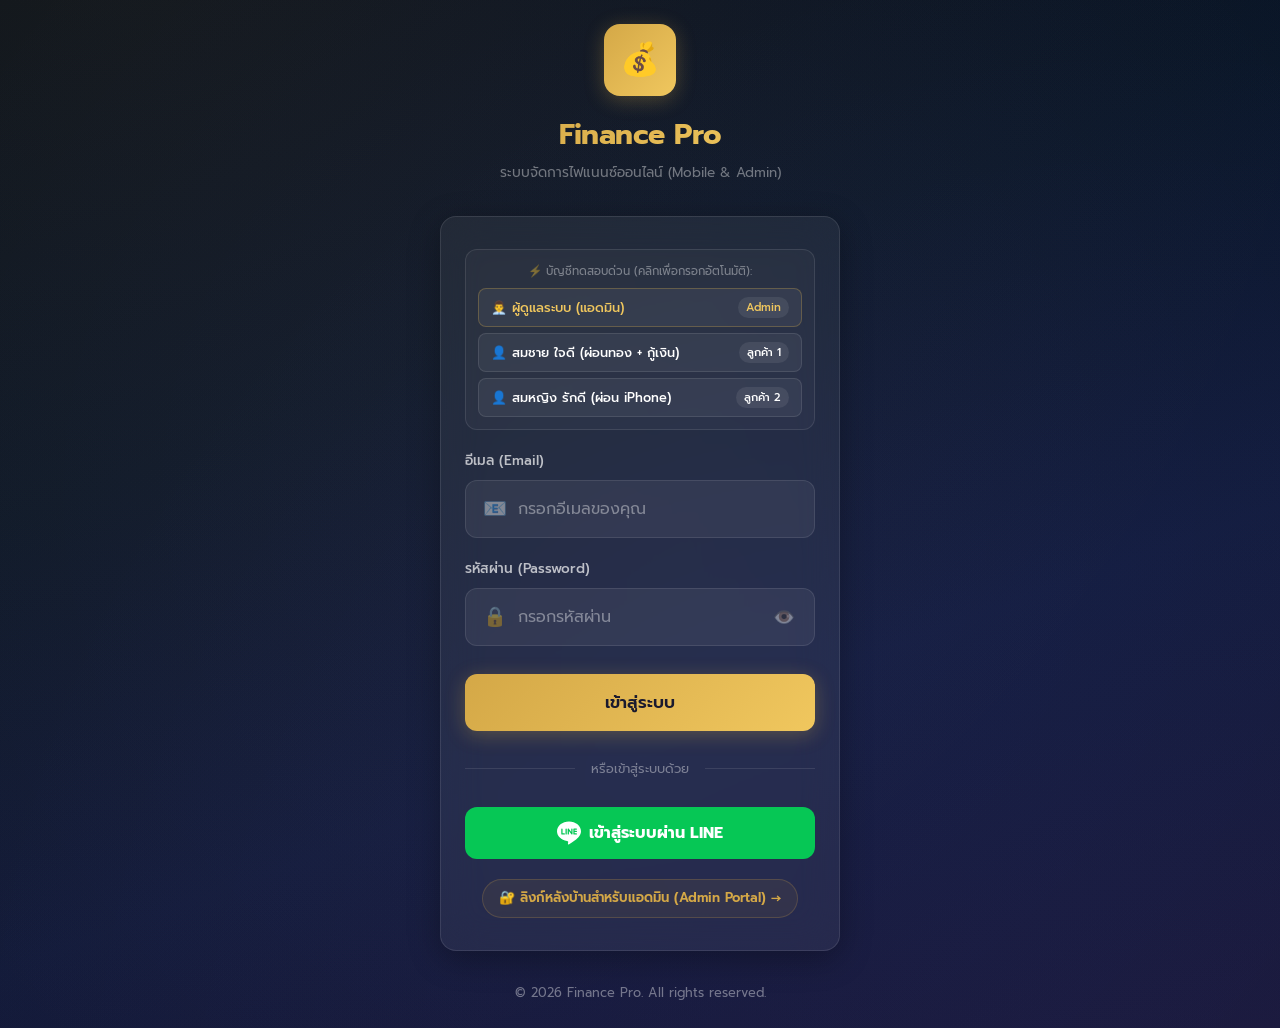
==== admin.html @ 21e7cdb7 "Add files via upload" ====
<!DOCTYPE html>
<html lang="th">
<head>
  <meta charset="UTF-8">
  <meta name="viewport" content="width=device-width, initial-scale=1.0, maximum-scale=1.0, user-scalable=no">
  <title>Finance Pro — แอดมิน</title>
  <meta name="description" content="ระบบจัดการลูกค้าและสัญญาไฟแนนซ์ สำหรับผู้ดูแลระบบ">
  <link rel="stylesheet" href="css/style.css">
  <link rel="stylesheet" href="css/admin.css">
  <link rel="icon" href="data:image/svg+xml,<svg xmlns='http://www.w3.org/2000/svg' viewBox='0 0 100 100'><text y='.9em' font-size='90'>💰</text></svg>">
</head>
<body>
  <div class="admin-page">
    <!-- Header -->
    <header class="admin-header" id="adminHeader"></header>

    <div class="container-wide">
      <!-- Stats -->
      <div class="admin-stats" id="adminStats"></div>

      <!-- Toolbar -->
      <div class="admin-toolbar" id="adminToolbar"></div>

      <!-- Customer List -->
      <div class="customer-list" id="customerList"></div>
    </div>
  </div>

  <!-- Customer Modal -->
  <div class="modal-overlay admin-modal" id="customerModal">
    <div class="modal-content">
      <div class="modal-header">
        <h3 class="modal-title">เพิ่มลูกค้า</h3>
        <button class="modal-close" onclick="closeModal()">✕</button>
      </div>
      <div class="modal-body"></div>
    </div>
  </div>

  <!-- Contract Modal -->
  <div class="modal-overlay admin-modal" id="contractModal">
    <div class="modal-content">
      <div class="modal-header">
        <h3 class="modal-title">เพิ่มสัญญา</h3>
        <button class="modal-close" onclick="closeContractModal()">✕</button>
      </div>
      <div class="modal-body"></div>
    </div>
  </div>

  <!-- Settings Modal -->
  <div class="modal-overlay admin-modal" id="settingsModal">
    <div class="modal-content">
      <div class="modal-header">
        <h3 class="modal-title">⚙️ ข้อมูลติดต่อเจ้าหน้าที่ & พร้อมเพย์</h3>
        <button class="modal-close" onclick="closeSettingsModal()">✕</button>
      </div>
      <div class="modal-body" id="settingsModalBody"></div>
    </div>
  </div>

  <script src="js/data.js"></script>
  <script src="js/auth.js"></script>
  <script src="js/admin.js"></script>
</body>
</html>
---- css/style.css ----
/* ============================================
   Finance System — Design System
   Mobile-first | Glassmorphism | Premium Theme
   ============================================ */

@import url('https://fonts.googleapis.com/css2?family=Prompt:wght@300;400;500;600;700&family=Inter:wght@300;400;500;600;700;800;900&display=swap');

/* ─── CSS Variables ─── */
:root {
  --primary-darkest: #060E1A;
  --primary-dark: #0A1628;
  --primary: #1B2D4F;
  --primary-light: #243B5C;
  --primary-lighter: #2E4A6E;

  --accent: #D4A847;
  --accent-light: #F0C75E;
  --accent-dark: #B8922E;
  --accent-glow: rgba(212, 168, 71, 0.25);

  --success: #22C55E;
  --success-bg: rgba(34, 197, 94, 0.12);
  --success-border: rgba(34, 197, 94, 0.3);
  --error: #EF4444;
  --error-bg: rgba(239, 68, 68, 0.12);
  --warning: #F59E0B;
  --info: #3B82F6;

  --text-primary: #FFFFFF;
  --text-secondary: rgba(255, 255, 255, 0.7);
  --text-muted: rgba(255, 255, 255, 0.4);
  --text-dark: #1a1a2e;

  --glass: rgba(255, 255, 255, 0.06);
  --glass-hover: rgba(255, 255, 255, 0.1);
  --glass-border: rgba(255, 255, 255, 0.1);
  --glass-strong: rgba(255, 255, 255, 0.14);

  --shadow: 0 8px 32px rgba(0, 0, 0, 0.3);
  --shadow-lg: 0 16px 48px rgba(0, 0, 0, 0.4);
  --shadow-accent: 0 4px 20px rgba(212, 168, 71, 0.3);

  --radius-xs: 6px;
  --radius-sm: 8px;
  --radius: 12px;
  --radius-lg: 16px;
  --radius-xl: 24px;
  --radius-full: 9999px;

  --transition: 0.3s cubic-bezier(0.4, 0, 0.2, 1);
  --transition-fast: 0.15s cubic-bezier(0.4, 0, 0.2, 1);
  --transition-spring: 0.5s cubic-bezier(0.34, 1.56, 0.64, 1);

  --line-green: #06C755;
}

/* ─── Reset ─── */
*, *::before, *::after {
  margin: 0;
  padding: 0;
  box-sizing: border-box;
}

html {
  font-size: 16px;
  -webkit-text-size-adjust: 100%;
  scroll-behavior: smooth;
}

body {
  font-family: 'Prompt', -apple-system, BlinkMacSystemFont, sans-serif;
  background: linear-gradient(160deg, var(--primary-darkest) 0%, var(--primary-dark) 35%, #121a3a 65%, #1a1535 100%);
  color: var(--text-primary);
  min-height: 100vh;
  overflow-x: hidden;
  -webkit-font-smoothing: antialiased;
  -moz-osx-font-smoothing: grayscale;
  line-height: 1.6;
}

a {
  color: var(--accent-light);
  text-decoration: none;
  transition: color var(--transition-fast);
}

a:hover {
  color: var(--accent);
}

img {
  max-width: 100%;
  display: block;
}

input, button, textarea, select {
  font-family: inherit;
  font-size: inherit;
  outline: none;
  border: none;
}

/* ─── Utility: Numbers Font ─── */
.num, .number, [data-number] {
  font-family: 'Inter', sans-serif;
  font-weight: 600;
}

/* ─── Container ─── */
.container {
  width: 100%;
  max-width: 480px;
  margin: 0 auto;
  padding: 0 16px;
}

.container-wide {
  width: 100%;
  max-width: 768px;
  margin: 0 auto;
  padding: 0 16px;
}

/* ─── Glass Card ─── */
.glass-card {
  background: var(--glass);
  backdrop-filter: blur(20px);
  -webkit-backdrop-filter: blur(20px);
  border: 1px solid var(--glass-border);
  border-radius: var(--radius-lg);
  box-shadow: var(--shadow);
  transition: transform var(--transition), box-shadow var(--transition);
}

.glass-card:hover {
  transform: translateY(-2px);
  box-shadow: var(--shadow-lg);
}

.glass-card-static {
  background: var(--glass);
  backdrop-filter: blur(20px);
  -webkit-backdrop-filter: blur(20px);
  border: 1px solid var(--glass-border);
  border-radius: var(--radius-lg);
  box-shadow: var(--shadow);
}

/* ─── Buttons ─── */
.btn {
  display: inline-flex;
  align-items: center;
  justify-content: center;
  gap: 8px;
  padding: 14px 28px;
  border-radius: var(--radius);
  font-weight: 600;
  font-size: 0.95rem;
  cursor: pointer;
  transition: all var(--transition);
  position: relative;
  overflow: hidden;
  text-align: center;
  border: none;
  width: 100%;
}

.btn::before {
  content: '';
  position: absolute;
  top: 0;
  left: -100%;
  width: 100%;
  height: 100%;
  background: linear-gradient(90deg, transparent, rgba(255,255,255,0.15), transparent);
  transition: left 0.5s;
}

.btn:hover::before {
  left: 100%;
}

.btn-primary {
  background: linear-gradient(135deg, var(--accent) 0%, var(--accent-light) 100%);
  color: var(--text-dark);
  box-shadow: var(--shadow-accent);
}

.btn-primary:hover {
  transform: translateY(-2px);
  box-shadow: 0 6px 28px rgba(212, 168, 71, 0.45);
}

.btn-primary:active {
  transform: translateY(0);
}

.btn-secondary {
  background: var(--glass-strong);
  color: var(--text-primary);
  border: 1px solid var(--glass-border);
}

.btn-secondary:hover {
  background: var(--glass-hover);
  border-color: rgba(255,255,255,0.2);
}

.btn-success {
  background: linear-gradient(135deg, #16a34a 0%, var(--success) 100%);
  color: white;
}

.btn-success:hover {
  transform: translateY(-2px);
  box-shadow: 0 6px 28px rgba(34, 197, 94, 0.35);
}

.btn-danger {
  background: linear-gradient(135deg, #dc2626 0%, var(--error) 100%);
  color: white;
}

.btn-line {
  background: var(--line-green);
  color: white;
  font-weight: 700;
}

.btn-line:hover {
  background: #05b54c;
  transform: translateY(-2px);
  box-shadow: 0 6px 28px rgba(6, 199, 85, 0.35);
}

.btn-sm {
  padding: 10px 20px;
  font-size: 0.85rem;
}

.btn-lg {
  padding: 16px 32px;
  font-size: 1.05rem;
}

.btn-icon {
  width: 44px;
  height: 44px;
  padding: 0;
  border-radius: var(--radius);
}

/* ─── Form Elements ─── */
.form-group {
  margin-bottom: 20px;
}

.form-label {
  display: block;
  font-size: 0.85rem;
  font-weight: 500;
  color: var(--text-secondary);
  margin-bottom: 8px;
}

.form-input {
  width: 100%;
  padding: 14px 16px;
  background: var(--glass);
  border: 1px solid var(--glass-border);
  border-radius: var(--radius);
  color: var(--text-primary);
  font-size: 0.95rem;
  transition: all var(--transition);
}

.form-input:focus {
  border-color: var(--accent);
  background: var(--glass-hover);
  box-shadow: 0 0 0 3px var(--accent-glow);
}

.form-input::placeholder {
  color: var(--text-muted);
}

.form-input-icon {
  position: relative;
}

.form-input-icon .form-input {
  padding-left: 48px;
}

.form-input-icon .icon {
  position: absolute;
  left: 16px;
  top: 50%;
  transform: translateY(-50%);
  color: var(--text-muted);
  font-size: 1.1rem;
  transition: color var(--transition);
}

.form-input-icon:focus-within .icon {
  color: var(--accent);
}

.form-select {
  width: 100%;
  padding: 14px 16px;
  background: var(--glass);
  border: 1px solid var(--glass-border);
  border-radius: var(--radius);
  color: var(--text-primary);
  font-size: 0.95rem;
  transition: all var(--transition);
  cursor: pointer;
  appearance: none;
  background-image: url("data:image/svg+xml,%3Csvg xmlns='http://www.w3.org/2000/svg' width='12' height='12' viewBox='0 0 12 12'%3E%3Cpath fill='rgba(255,255,255,0.5)' d='M6 8L1 3h10z'/%3E%3C/svg%3E");
  background-repeat: no-repeat;
  background-position: right 16px center;
}

.form-select:focus {
  border-color: var(--accent);
  box-shadow: 0 0 0 3px var(--accent-glow);
}

.form-select option {
  background: var(--primary-dark);
  color: var(--text-primary);
}

/* ─── Badge ─── */
.badge {
  display: inline-flex;
  align-items: center;
  gap: 4px;
  padding: 4px 12px;
  border-radius: var(--radius-full);
  font-size: 0.75rem;
  font-weight: 600;
}

.badge-success {
  background: var(--success-bg);
  color: var(--success);
  border: 1px solid var(--success-border);
}

.badge-pending {
  background: rgba(255, 255, 255, 0.06);
  color: var(--text-muted);
  border: 1px solid rgba(255,255,255,0.1);
}

.badge-warning {
  background: rgba(245, 158, 11, 0.12);
  color: var(--warning);
  border: 1px solid rgba(245, 158, 11, 0.3);
}

.badge-accent {
  background: rgba(212, 168, 71, 0.12);
  color: var(--accent-light);
  border: 1px solid rgba(212, 168, 71, 0.3);
}

/* ─── Progress Bar ─── */
.progress-bar-container {
  width: 100%;
  height: 10px;
  background: var(--glass);
  border-radius: var(--radius-full);
  overflow: hidden;
  position: relative;
}

.progress-bar-fill {
  height: 100%;
  background: linear-gradient(90deg, var(--accent) 0%, var(--success) 100%);
  border-radius: var(--radius-full);
  transition: width 1s cubic-bezier(0.4, 0, 0.2, 1);
  position: relative;
}

.progress-bar-fill::after {
  content: '';
  position: absolute;
  top: 0;
  left: 0;
  right: 0;
  bottom: 0;
  background: linear-gradient(90deg, transparent 0%, rgba(255,255,255,0.3) 50%, transparent 100%);
  animation: shimmer 2s infinite;
}

@keyframes shimmer {
  0% { transform: translateX(-100%); }
  100% { transform: translateX(100%); }
}

/* ─── Divider ─── */
.divider {
  display: flex;
  align-items: center;
  gap: 16px;
  margin: 24px 0;
}

.divider::before,
.divider::after {
  content: '';
  flex: 1;
  height: 1px;
  background: var(--glass-border);
}

.divider span {
  font-size: 0.8rem;
  color: var(--text-muted);
  white-space: nowrap;
}

/* ─── Avatar ─── */
.avatar {
  width: 48px;
  height: 48px;
  border-radius: 50%;
  object-fit: cover;
  border: 2px solid var(--accent);
  box-shadow: 0 0 20px var(--accent-glow);
}

.avatar-lg {
  width: 72px;
  height: 72px;
  border-width: 3px;
}

.avatar-sm {
  width: 36px;
  height: 36px;
}

/* ─── Toast / Alert ─── */
.toast {
  position: fixed;
  top: 20px;
  left: 50%;
  transform: translateX(-50%) translateY(-120%);
  padding: 14px 24px;
  border-radius: var(--radius);
  font-size: 0.9rem;
  font-weight: 500;
  z-index: 10000;
  transition: transform 0.4s cubic-bezier(0.34, 1.56, 0.64, 1);
  backdrop-filter: blur(20px);
  max-width: 90%;
  text-align: center;
}

.toast.show {
  transform: translateX(-50%) translateY(0);
}

.toast-success {
  background: rgba(34, 197, 94, 0.9);
  color: white;
  box-shadow: 0 8px 32px rgba(34, 197, 94, 0.3);
}

.toast-error {
  background: rgba(239, 68, 68, 0.9);
  color: white;
  box-shadow: 0 8px 32px rgba(239, 68, 68, 0.3);
}

.toast-info {
  background: rgba(59, 130, 246, 0.9);
  color: white;
  box-shadow: 0 8px 32px rgba(59, 130, 246, 0.3);
}

/* ─── Modal ─── */
.modal-overlay {
  position: fixed;
  top: 0;
  left: 0;
  right: 0;
  bottom: 0;
  background: rgba(0, 0, 0, 0.6);
  backdrop-filter: blur(4px);
  z-index: 5000;
  display: none;
  align-items: flex-end;
  justify-content: center;
  opacity: 0;
  transition: opacity var(--transition);
}

.modal-overlay.active {
  display: flex;
  opacity: 1;
}

.modal-content {
  background: linear-gradient(180deg, var(--primary) 0%, var(--primary-dark) 100%);
  border: 1px solid var(--glass-border);
  border-radius: var(--radius-xl) var(--radius-xl) 0 0;
  width: 100%;
  max-width: 480px;
  max-height: 90vh;
  overflow-y: auto;
  padding: 24px;
  transform: translateY(100%);
  transition: transform 0.4s cubic-bezier(0.4, 0, 0.2, 1);
}

.modal-overlay.active .modal-content {
  transform: translateY(0);
}

.modal-header {
  display: flex;
  align-items: center;
  justify-content: space-between;
  margin-bottom: 24px;
}

.modal-title {
  font-size: 1.2rem;
  font-weight: 600;
}

.modal-close {
  width: 36px;
  height: 36px;
  display: flex;
  align-items: center;
  justify-content: center;
  background: var(--glass);
  border: 1px solid var(--glass-border);
  border-radius: 50%;
  color: var(--text-secondary);
  cursor: pointer;
  transition: all var(--transition-fast);
  font-size: 1.2rem;
}

.modal-close:hover {
  background: var(--error-bg);
  color: var(--error);
}

/* ─── Animations ─── */
@keyframes fadeInUp {
  from {
    opacity: 0;
    transform: translateY(30px);
  }
  to {
    opacity: 1;
    transform: translateY(0);
  }
}

@keyframes fadeIn {
  from { opacity: 0; }
  to { opacity: 1; }
}

@keyframes slideInRight {
  from {
    opacity: 0;
    transform: translateX(30px);
  }
  to {
    opacity: 1;
    transform: translateX(0);
  }
}

@keyframes pulse {
  0%, 100% { opacity: 1; }
  50% { opacity: 0.5; }
}

@keyframes scaleIn {
  from {
    opacity: 0;
    transform: scale(0.9);
  }
  to {
    opacity: 1;
    transform: scale(1);
  }
}

@keyframes float {
  0%, 100% { transform: translateY(0); }
  50% { transform: translateY(-10px); }
}

.animate-fade-in-up {
  animation: fadeInUp 0.6s ease-out forwards;
}

.animate-fade-in {
  animation: fadeIn 0.4s ease-out forwards;
}

.animate-scale-in {
  animation: scaleIn 0.4s ease-out forwards;
}

/* Stagger animations */
.stagger-1 { animation-delay: 0.1s; opacity: 0; }
.stagger-2 { animation-delay: 0.2s; opacity: 0; }
.stagger-3 { animation-delay: 0.3s; opacity: 0; }
.stagger-4 { animation-delay: 0.4s; opacity: 0; }
.stagger-5 { animation-delay: 0.5s; opacity: 0; }
.stagger-6 { animation-delay: 0.6s; opacity: 0; }
.stagger-7 { animation-delay: 0.7s; opacity: 0; }
.stagger-8 { animation-delay: 0.8s; opacity: 0; }

/* ─── Scrollbar ─── */
::-webkit-scrollbar {
  width: 4px;
}

::-webkit-scrollbar-track {
  background: transparent;
}

::-webkit-scrollbar-thumb {
  background: var(--glass-border);
  border-radius: var(--radius-full);
}

::-webkit-scrollbar-thumb:hover {
  background: var(--text-muted);
}

/* ─── Loading Spinner ─── */
.spinner {
  width: 24px;
  height: 24px;
  border: 3px solid var(--glass-border);
  border-top-color: var(--accent);
  border-radius: 50%;
  animation: spin 0.8s linear infinite;
}

@keyframes spin {
  to { transform: rotate(360deg); }
}

/* ─── Section ─── */
.section-title {
  font-size: 1rem;
  font-weight: 600;
  color: var(--text-secondary);
  margin-bottom: 12px;
  display: flex;
  align-items: center;
  gap: 8px;
}

/* ─── Empty State ─── */
.empty-state {
  text-align: center;
  padding: 40px 20px;
  color: var(--text-muted);
}

.empty-state .icon {
  font-size: 3rem;
  margin-bottom: 16px;
  opacity: 0.5;
}

.empty-state p {
  font-size: 0.9rem;
}

/* ─── Responsive ─── */
@media (min-width: 481px) {
  .container {
    padding: 0 24px;
  }
}

@media (min-width: 769px) {
  .container-wide {
    padding: 0 32px;
  }
}
---- css/admin.css ----
/* ============================================
   Finance System — Admin Page Styles
   ============================================ */

.admin-page {
  min-height: 100vh;
  padding-bottom: 40px;
}

/* ─── Admin Header ─── */
.admin-header {
  padding: 20px 0;
  border-bottom: 1px solid var(--glass-border);
  margin-bottom: 24px;
}

.admin-header-inner {
  display: flex;
  align-items: center;
  justify-content: space-between;
}

.admin-brand {
  display: flex;
  align-items: center;
  gap: 12px;
}

.admin-brand .logo {
  width: 40px;
  height: 40px;
  background: linear-gradient(135deg, var(--accent) 0%, var(--accent-light) 100%);
  border-radius: var(--radius-sm);
  display: flex;
  align-items: center;
  justify-content: center;
  font-size: 1.2rem;
}

.admin-brand h1 {
  font-size: 1.1rem;
  font-weight: 600;
}

.admin-brand span {
  font-size: 0.75rem;
  color: var(--accent);
  display: block;
}

.admin-actions {
  display: flex;
  gap: 8px;
}

/* ─── Stats Row ─── */
.admin-stats {
  display: grid;
  grid-template-columns: repeat(3, 1fr);
  gap: 12px;
  margin-bottom: 24px;
}

.admin-stat-card {
  padding: 16px;
  text-align: center;
}

.admin-stat-card .stat-value {
  font-family: 'Inter', sans-serif;
  font-size: 1.5rem;
  font-weight: 700;
}

.admin-stat-card .stat-label {
  font-size: 0.72rem;
  color: var(--text-muted);
  margin-top: 4px;
}

.admin-stat-card.gold .stat-value {
  color: var(--accent-light);
}

.admin-stat-card.green .stat-value {
  color: var(--success);
}

.admin-stat-card.blue .stat-value {
  color: var(--info);
}

/* ─── Search & Filter ─── */
.admin-toolbar {
  display: flex;
  gap: 12px;
  margin-bottom: 20px;
  flex-wrap: wrap;
}

.admin-search {
  flex: 1;
  min-width: 200px;
  position: relative;
}

.admin-search .search-icon {
  position: absolute;
  left: 14px;
  top: 50%;
  transform: translateY(-50%);
  font-size: 1rem;
  color: var(--text-muted);
}

.admin-search input {
  width: 100%;
  padding: 12px 16px 12px 42px;
  background: var(--glass);
  border: 1px solid var(--glass-border);
  border-radius: var(--radius);
  color: var(--text-primary);
  font-size: 0.9rem;
  transition: all var(--transition-fast);
}

.admin-search input:focus {
  border-color: var(--accent);
  box-shadow: 0 0 0 3px var(--accent-glow);
}

.admin-search input::placeholder {
  color: var(--text-muted);
}

.admin-add-btn {
  width: auto !important;
  white-space: nowrap;
  padding: 12px 24px !important;
}

/* ─── Customer List ─── */
.customer-list {
  display: flex;
  flex-direction: column;
  gap: 12px;
}

.customer-card {
  padding: 16px;
  cursor: pointer;
  transition: all var(--transition-fast);
}

.customer-card:hover {
  border-color: var(--accent);
  background: var(--glass-hover);
}

.customer-card-header {
  display: flex;
  align-items: center;
  gap: 12px;
  margin-bottom: 12px;
}

.customer-card-avatar {
  width: 44px;
  height: 44px;
  border-radius: 50%;
  object-fit: cover;
  border: 2px solid var(--accent);
  flex-shrink: 0;
}

.customer-card-info {
  flex: 1;
  min-width: 0;
}

.customer-card-info h3 {
  font-size: 0.95rem;
  font-weight: 600;
  white-space: nowrap;
  overflow: hidden;
  text-overflow: ellipsis;
}

.customer-card-info p {
  font-size: 0.78rem;
  color: var(--text-muted);
}

.customer-card-actions {
  display: flex;
  gap: 6px;
}

.customer-card-actions button {
  width: 36px;
  height: 36px;
  display: flex;
  align-items: center;
  justify-content: center;
  background: var(--glass);
  border: 1px solid var(--glass-border);
  border-radius: var(--radius-sm);
  color: var(--text-secondary);
  cursor: pointer;
  transition: all var(--transition-fast);
  font-size: 0.9rem;
}

.customer-card-actions button:hover {
  background: var(--glass-hover);
}

.customer-card-actions button.delete:hover {
  background: var(--error-bg);
  color: var(--error);
  border-color: rgba(239, 68, 68, 0.3);
}

.customer-card-details {
  display: grid;
  grid-template-columns: 1fr 1fr;
  gap: 8px;
}

.customer-card-detail {
  display: flex;
  flex-direction: column;
}

.customer-card-detail .detail-label {
  font-size: 0.7rem;
  color: var(--text-muted);
}

.customer-card-detail .detail-value {
  font-family: 'Inter', sans-serif;
  font-size: 0.85rem;
  font-weight: 600;
}

.customer-card-detail .detail-value.gold {
  color: var(--accent-light);
}

.customer-card-detail .detail-value.green {
  color: var(--success);
}

/* ─── Admin Modal Overrides ─── */
.admin-modal .modal-content {
  max-width: 520px;
  border-radius: var(--radius-xl) var(--radius-xl) 0 0;
  max-height: 92vh;
}

.admin-modal .form-row {
  display: grid;
  grid-template-columns: 1fr 1fr;
  gap: 12px;
}

.admin-modal .form-group {
  margin-bottom: 16px;
}

.admin-modal .form-label {
  font-size: 0.82rem;
}

.admin-modal .form-input {
  padding: 12px 14px;
  font-size: 0.9rem;
}

/* Contract management in modal */
.contract-management {
  margin-top: 16px;
  padding-top: 16px;
  border-top: 1px solid var(--glass-border);
}

.contract-management h4 {
  font-size: 0.95rem;
  font-weight: 600;
  margin-bottom: 12px;
  display: flex;
  align-items: center;
  gap: 8px;
}

.contract-mini-card {
  background: var(--glass);
  border: 1px solid var(--glass-border);
  border-radius: var(--radius);
  padding: 12px;
  margin-bottom: 8px;
}

.contract-mini-header {
  display: flex;
  justify-content: space-between;
  align-items: center;
  margin-bottom: 8px;
}

.contract-mini-header h5 {
  font-size: 0.85rem;
  font-weight: 600;
}

.contract-mini-stats {
  display: flex;
  gap: 12px;
  flex-wrap: wrap;
}

.contract-mini-stat {
  font-size: 0.75rem;
  color: var(--text-muted);
}

.contract-mini-stat strong {
  color: var(--text-secondary);
}

/* ─── Installment Management ─── */
.installment-manage-list {
  max-height: 300px;
  overflow-y: auto;
  margin-top: 12px;
}

.installment-manage-item {
  display: flex;
  align-items: center;
  gap: 8px;
  padding: 10px 12px;
  background: var(--glass);
  border-radius: var(--radius-sm);
  margin-bottom: 6px;
  font-size: 0.82rem;
}

.installment-manage-item .inst-num {
  font-family: 'Inter', sans-serif;
  font-weight: 700;
  color: var(--text-muted);
  width: 32px;
}

.installment-manage-item .inst-info {
  flex: 1;
}

.installment-manage-item .inst-date {
  font-size: 0.75rem;
  color: var(--text-muted);
}

.installment-manage-item select {
  padding: 6px 10px;
  font-size: 0.78rem;
  background: var(--glass-strong);
  border: 1px solid var(--glass-border);
  border-radius: var(--radius-xs);
  color: var(--text-primary);
  cursor: pointer;
}

.installment-manage-item select option {
  background: var(--primary-dark);
}

/* Profile image upload */
.profile-upload {
  display: flex;
  align-items: center;
  gap: 16px;
  margin-bottom: 20px;
}

.profile-preview {
  width: 64px;
  height: 64px;
  border-radius: 50%;
  object-fit: cover;
  border: 2px solid var(--accent);
  flex-shrink: 0;
}

.profile-upload-btn {
  position: relative;
  overflow: hidden;
}

.profile-upload-btn input[type="file"] {
  position: absolute;
  top: 0;
  left: 0;
  width: 100%;
  height: 100%;
  opacity: 0;
  cursor: pointer;
}

/* ─── Responsive ─── */
@media (max-width: 380px) {
  .admin-stats {
    grid-template-columns: 1fr;
  }

  .admin-modal .form-row {
    grid-template-columns: 1fr;
  }

  .customer-card-details {
    grid-template-columns: 1fr;
  }
}
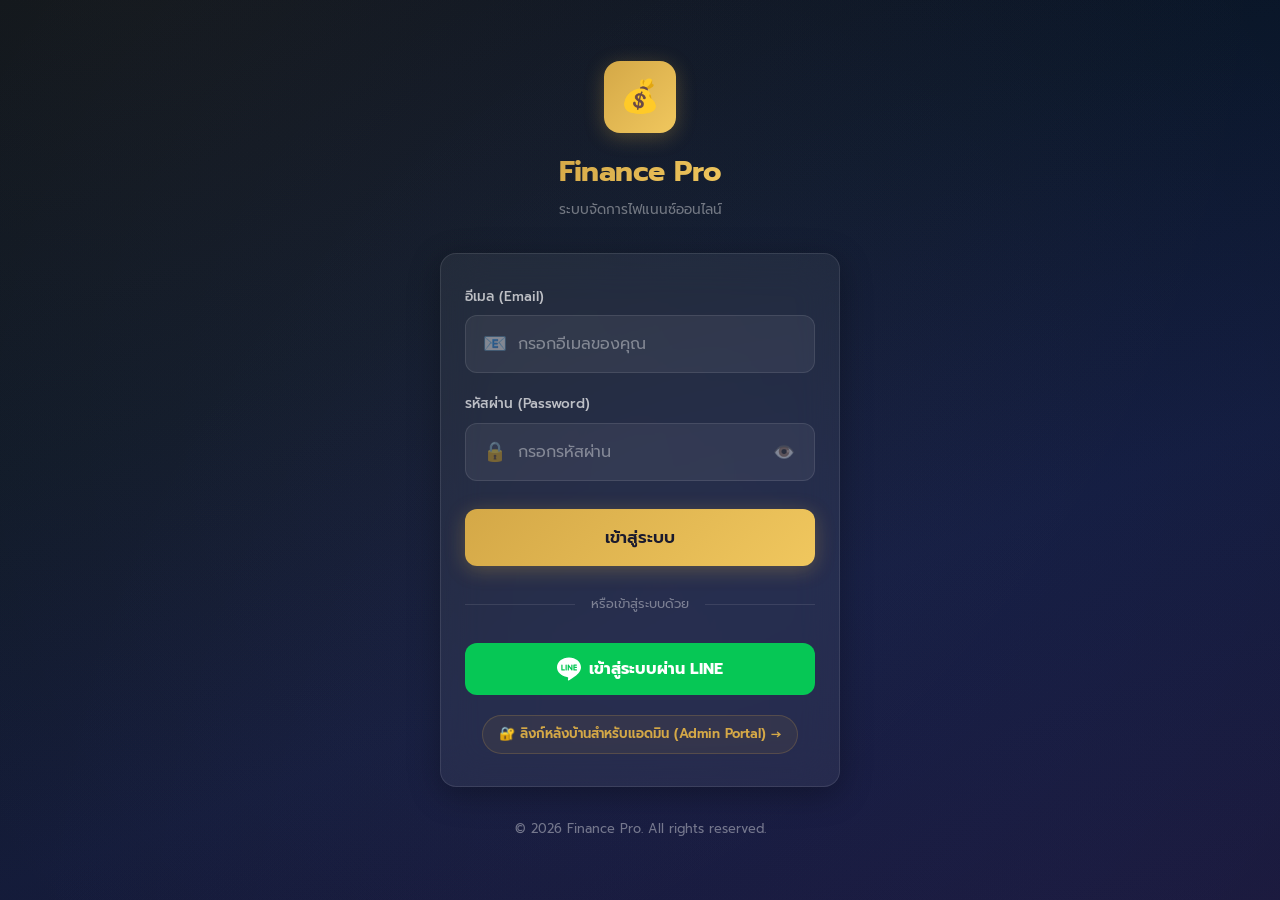
==== commit 32cf9b72: "Add files via upload" ====
--- a/admin.html
+++ b/admin.html
@@ -3,7 +3,7 @@
 <head>
   <meta charset="UTF-8">
   <meta name="viewport" content="width=device-width, initial-scale=1.0, maximum-scale=1.0, user-scalable=no">
-  <title>Finance Pro — แอดมิน</title>
+  <title>Finance Pro — แอดมินหลังบ้าน</title>
   <meta name="description" content="ระบบจัดการลูกค้าและสัญญาไฟแนนซ์ สำหรับผู้ดูแลระบบ">
   <link rel="stylesheet" href="css/style.css">
   <link rel="stylesheet" href="css/admin.css">
@@ -15,6 +15,9 @@
     <header class="admin-header" id="adminHeader"></header>
 
     <div class="container-wide">
+      <!-- Live Sync Status Banner -->
+      <div id="adminSyncStatus"></div>
+
       <!-- Stats -->
       <div class="admin-stats" id="adminStats"></div>
 
@@ -48,11 +51,36 @@
     </div>
   </div>
 
-  <!-- Settings Modal -->
+  <!-- Summary Dashboard Modal (3. แดชบอร์ดสรุปยอด รายวัน, รายสัปดาห์, รายเดือน) -->
+  <div class="modal-overlay admin-modal" id="summaryDashboardModal">
+    <div class="modal-content modal-lg">
+      <div class="modal-header">
+        <div style="display:flex;align-items:center;gap:8px;">
+          <span style="font-size:1.3rem;">📊</span>
+          <h3 class="modal-title">แดชบอร์ดสรุปยอดค่างวดลูกค้า</h3>
+        </div>
+        <button class="modal-close" onclick="closeSummaryDashboardModal()">✕</button>
+      </div>
+      <div class="modal-body" id="summaryDashboardBody"></div>
+    </div>
+  </div>
+
+  <!-- Customer Quick Status Modal (3.3 ดูสถานะว่าลูกค้าจ่ายมาแล้วหรือยัง) -->
+  <div class="modal-overlay admin-modal" id="customerQuickStatusModal">
+    <div class="modal-content" style="max-width:440px;">
+      <div class="modal-header">
+        <h3 class="modal-title" id="quickStatusTitle">สถานะการชำระเงิน</h3>
+        <button class="modal-close" onclick="closeQuickStatusModal()">✕</button>
+      </div>
+      <div class="modal-body" id="quickStatusBody"></div>
+    </div>
+  </div>
+
+  <!-- Settings Modal (5. รูป QR ของร้าน, 6. Bank API, LINE, ข้อมูลติดต่อ) -->
   <div class="modal-overlay admin-modal" id="settingsModal">
-    <div class="modal-content">
+    <div class="modal-content modal-lg">
       <div class="modal-header">
-        <h3 class="modal-title">⚙️ ข้อมูลติดต่อเจ้าหน้าที่ & พร้อมเพย์</h3>
+        <h3 class="modal-title">⚙️ ตั้งค่าระบบ, ข้อมูลติดต่อ, QR ร้าน & Bank API</h3>
         <button class="modal-close" onclick="closeSettingsModal()">✕</button>
       </div>
       <div class="modal-body" id="settingsModalBody"></div>
@@ -61,6 +89,7 @@
 
   <script src="js/data.js"></script>
   <script src="js/auth.js"></script>
+  <script src="js/bank-api.js"></script>
   <script src="js/admin.js"></script>
 </body>
 </html>
--- a/css/admin.css
+++ b/css/admin.css
@@ -422,3 +422,486 @@
     grid-template-columns: 1fr;
   }
 }
+
+/* ─── Live Sync Status Banner (Multi-Device) ─── */
+.admin-sync-banner {
+  display: flex;
+  align-items: center;
+  justify-content: space-between;
+  padding: 8px 14px;
+  background: rgba(16, 185, 129, 0.08);
+  border: 1px solid rgba(16, 185, 129, 0.25);
+  border-radius: var(--radius-sm);
+  margin-bottom: 16px;
+  font-size: 0.78rem;
+  color: var(--text-secondary);
+}
+
+.admin-sync-banner.syncing {
+  background: rgba(245, 158, 11, 0.08);
+  border-color: rgba(245, 158, 11, 0.25);
+}
+
+.sync-status-indicator {
+  display: flex;
+  align-items: center;
+  gap: 8px;
+}
+
+.sync-dot {
+  width: 8px;
+  height: 8px;
+  border-radius: 50%;
+  background: var(--success);
+  box-shadow: 0 0 8px rgba(16, 185, 129, 0.8);
+  animation: pulse-sync 2s infinite;
+}
+
+.sync-dot.syncing {
+  background: var(--warning);
+  box-shadow: 0 0 8px rgba(245, 158, 11, 0.8);
+}
+
+@keyframes pulse-sync {
+  0% { transform: scale(0.95); opacity: 0.7; }
+  50% { transform: scale(1.15); opacity: 1; }
+  100% { transform: scale(0.95); opacity: 0.7; }
+}
+
+.sync-actions {
+  display: flex;
+  align-items: center;
+  gap: 8px;
+}
+
+.sync-refresh-btn {
+  background: transparent;
+  border: none;
+  color: var(--accent);
+  cursor: pointer;
+  font-size: 0.75rem;
+  font-weight: 600;
+  display: flex;
+  align-items: center;
+  gap: 4px;
+  padding: 2px 6px;
+  border-radius: var(--radius-xs);
+  transition: all var(--transition-fast);
+}
+
+.sync-refresh-btn:hover {
+  background: var(--glass-hover);
+}
+
+/* ─── Modal Large ─── */
+.modal-lg {
+  max-width: 680px !important;
+  width: 95vw;
+}
+
+@media (min-width: 680px) {
+  .admin-modal .modal-content {
+    border-radius: var(--radius-lg) !important;
+  }
+}
+
+/* ─── Summary Dashboard Tabs ─── */
+.dashboard-tabs {
+  display: flex;
+  gap: 6px;
+  background: rgba(0, 0, 0, 0.25);
+  padding: 4px;
+  border-radius: var(--radius);
+  margin-bottom: 18px;
+  border: 1px solid var(--glass-border);
+}
+
+.dashboard-tab-btn {
+  flex: 1;
+  padding: 10px 8px;
+  border: none;
+  background: transparent;
+  color: var(--text-muted);
+  font-size: 0.82rem;
+  font-weight: 600;
+  border-radius: var(--radius-sm);
+  cursor: pointer;
+  transition: all var(--transition-fast);
+  text-align: center;
+  white-space: nowrap;
+}
+
+.dashboard-tab-btn:hover {
+  color: var(--text-primary);
+  background: rgba(255, 255, 255, 0.05);
+}
+
+.dashboard-tab-btn.active {
+  background: linear-gradient(135deg, var(--accent) 0%, var(--accent-light) 100%);
+  color: var(--primary-dark);
+  box-shadow: 0 2px 10px var(--accent-glow);
+  font-weight: 700;
+}
+
+/* ─── Dashboard Metric Cards ─── */
+.dashboard-metrics-grid {
+  display: grid;
+  grid-template-columns: repeat(3, 1fr);
+  gap: 10px;
+  margin-bottom: 20px;
+}
+
+@media (max-width: 480px) {
+  .dashboard-metrics-grid {
+    grid-template-columns: 1fr;
+  }
+}
+
+.dashboard-metric-card {
+  background: var(--glass);
+  border: 1px solid var(--glass-border);
+  border-radius: var(--radius);
+  padding: 12px;
+  text-align: center;
+}
+
+.dashboard-metric-card .metric-val {
+  font-family: 'Inter', sans-serif;
+  font-size: 1.25rem;
+  font-weight: 700;
+  margin-top: 2px;
+}
+
+.dashboard-metric-card.gold .metric-val { color: var(--accent-light); }
+.dashboard-metric-card.green .metric-val { color: var(--success); }
+.dashboard-metric-card.red .metric-val { color: var(--error); }
+
+.dashboard-metric-card .metric-label {
+  font-size: 0.7rem;
+  color: var(--text-muted);
+}
+
+/* ─── Due Category Groups ─── */
+.due-category-group {
+  margin-bottom: 20px;
+  background: rgba(255, 255, 255, 0.02);
+  border: 1px solid var(--glass-border);
+  border-radius: var(--radius);
+  overflow: hidden;
+}
+
+.due-category-header {
+  display: flex;
+  align-items: center;
+  justify-content: space-between;
+  padding: 12px 16px;
+  background: rgba(255, 255, 255, 0.04);
+  border-bottom: 1px solid var(--glass-border);
+}
+
+.due-category-title {
+  display: flex;
+  align-items: center;
+  gap: 8px;
+  font-size: 0.9rem;
+  font-weight: 600;
+  color: var(--text-primary);
+}
+
+.due-category-count {
+  font-size: 0.72rem;
+  padding: 2px 8px;
+  border-radius: var(--radius-full);
+  background: var(--glass-strong);
+  color: var(--accent);
+  border: 1px solid var(--accent-glow);
+}
+
+.due-customers-list {
+  display: flex;
+  flex-direction: column;
+  divide-y: 1px solid var(--glass-border);
+}
+
+.due-customer-item {
+  display: flex;
+  align-items: center;
+  justify-content: space-between;
+  padding: 12px 16px;
+  border-bottom: 1px solid rgba(255, 255, 255, 0.04);
+  cursor: pointer;
+  transition: all var(--transition-fast);
+  gap: 12px;
+}
+
+.due-customer-item:last-child {
+  border-bottom: none;
+}
+
+.due-customer-item:hover {
+  background: var(--glass-hover);
+}
+
+.due-customer-info {
+  display: flex;
+  align-items: center;
+  gap: 10px;
+  flex: 1;
+  min-width: 0;
+}
+
+.due-customer-avatar {
+  width: 38px;
+  height: 38px;
+  border-radius: 50%;
+  object-fit: cover;
+  border: 2px solid var(--glass-border);
+  flex-shrink: 0;
+}
+
+.due-customer-meta {
+  min-width: 0;
+}
+
+.due-customer-name {
+  font-size: 0.88rem;
+  font-weight: 600;
+  white-space: nowrap;
+  overflow: hidden;
+  text-overflow: ellipsis;
+}
+
+.due-customer-sub {
+  font-size: 0.72rem;
+  color: var(--text-muted);
+  display: flex;
+  align-items: center;
+  gap: 6px;
+  flex-wrap: wrap;
+}
+
+.due-customer-amount {
+  text-align: right;
+  flex-shrink: 0;
+}
+
+.due-amount-value {
+  font-family: 'Inter', sans-serif;
+  font-weight: 700;
+  font-size: 0.95rem;
+  color: var(--accent-light);
+}
+
+.due-customer-date {
+  font-size: 0.7rem;
+  color: var(--text-muted);
+}
+
+.status-badge {
+  display: inline-flex;
+  align-items: center;
+  gap: 4px;
+  padding: 4px 8px;
+  border-radius: var(--radius-xs);
+  font-size: 0.72rem;
+  font-weight: 600;
+  cursor: pointer;
+  transition: all var(--transition-fast);
+}
+
+.status-badge.paid {
+  background: rgba(16, 185, 129, 0.15);
+  color: var(--success);
+  border: 1px solid rgba(16, 185, 129, 0.3);
+}
+
+.status-badge.paid:hover {
+  background: rgba(16, 185, 129, 0.25);
+}
+
+.status-badge.pending {
+  background: rgba(245, 158, 11, 0.15);
+  color: var(--warning);
+  border: 1px solid rgba(245, 158, 11, 0.3);
+}
+
+.status-badge.pending:hover {
+  background: rgba(245, 158, 11, 0.25);
+}
+
+/* ─── Quick Status Modal ─── */
+.quick-status-card {
+  background: var(--glass);
+  border: 1px solid var(--glass-border);
+  border-radius: var(--radius);
+  padding: 16px;
+  margin-bottom: 16px;
+}
+
+.quick-status-header {
+  display: flex;
+  align-items: center;
+  gap: 12px;
+  margin-bottom: 12px;
+}
+
+.quick-status-avatar {
+  width: 50px;
+  height: 50px;
+  border-radius: 50%;
+  object-fit: cover;
+  border: 2px solid var(--accent);
+}
+
+.quick-status-details-grid {
+  display: grid;
+  grid-template-columns: 1fr 1fr;
+  gap: 10px;
+  margin-top: 12px;
+  padding-top: 12px;
+  border-top: 1px solid var(--glass-border);
+}
+
+.quick-status-actions {
+  display: flex;
+  gap: 10px;
+  margin-top: 16px;
+}
+
+.toggle-status-btn {
+  flex: 1;
+  padding: 12px;
+  border-radius: var(--radius);
+  font-weight: 600;
+  font-size: 0.88rem;
+  cursor: pointer;
+  transition: all var(--transition-fast);
+  border: 1px solid transparent;
+  display: flex;
+  align-items: center;
+  justify-content: center;
+  gap: 6px;
+}
+
+.toggle-status-btn.to-paid {
+  background: linear-gradient(135deg, #10b981 0%, #059669 100%);
+  color: white;
+  box-shadow: 0 4px 12px rgba(16, 185, 129, 0.3);
+}
+
+.toggle-status-btn.to-pending {
+  background: rgba(245, 158, 11, 0.15);
+  color: var(--warning);
+  border-color: rgba(245, 158, 11, 0.3);
+}
+
+.toggle-status-btn.to-pending:hover {
+  background: rgba(245, 158, 11, 0.25);
+}
+
+/* ─── Frequency Selector Chips ─── */
+.frequency-chips {
+  display: grid;
+  grid-template-columns: repeat(3, 1fr);
+  gap: 8px;
+  margin-top: 6px;
+}
+
+.frequency-chip {
+  padding: 10px 6px;
+  background: var(--glass);
+  border: 1px solid var(--glass-border);
+  border-radius: var(--radius-sm);
+  color: var(--text-secondary);
+  font-size: 0.8rem;
+  font-weight: 500;
+  text-align: center;
+  cursor: pointer;
+  transition: all var(--transition-fast);
+}
+
+.frequency-chip:hover {
+  border-color: var(--accent);
+  color: var(--text-primary);
+}
+
+.frequency-chip.active {
+  background: var(--accent-glow);
+  border-color: var(--accent);
+  color: var(--accent-light);
+  font-weight: 700;
+}
+
+/* ─── Settings Modal Sections ─── */
+.settings-section {
+  background: rgba(255, 255, 255, 0.02);
+  border: 1px solid var(--glass-border);
+  border-radius: var(--radius);
+  padding: 16px;
+  margin-bottom: 16px;
+}
+
+.settings-section-title {
+  font-size: 0.92rem;
+  font-weight: 600;
+  color: var(--text-primary);
+  margin-bottom: 12px;
+  display: flex;
+  align-items: center;
+  gap: 8px;
+}
+
+.qr-upload-box {
+  display: flex;
+  gap: 16px;
+  align-items: center;
+  flex-wrap: wrap;
+}
+
+.qr-preview-container {
+  width: 130px;
+  height: 130px;
+  background: white;
+  border-radius: var(--radius-sm);
+  padding: 6px;
+  display: flex;
+  align-items: center;
+  justify-content: center;
+  box-shadow: 0 4px 16px rgba(0, 0, 0, 0.3);
+  position: relative;
+}
+
+.qr-preview-container img {
+  max-width: 100%;
+  max-height: 100%;
+  object-fit: contain;
+}
+
+.qr-placeholder {
+  color: #64748b;
+  font-size: 0.72rem;
+  text-align: center;
+}
+
+.qr-upload-controls {
+  flex: 1;
+  min-width: 200px;
+}
+
+.btn-upload-qr {
+  position: relative;
+  overflow: hidden;
+  display: inline-flex;
+  align-items: center;
+  gap: 6px;
+}
+
+.btn-upload-qr input[type="file"] {
+  position: absolute;
+  top: 0;
+  left: 0;
+  width: 100%;
+  height: 100%;
+  opacity: 0;
+  cursor: pointer;
+}
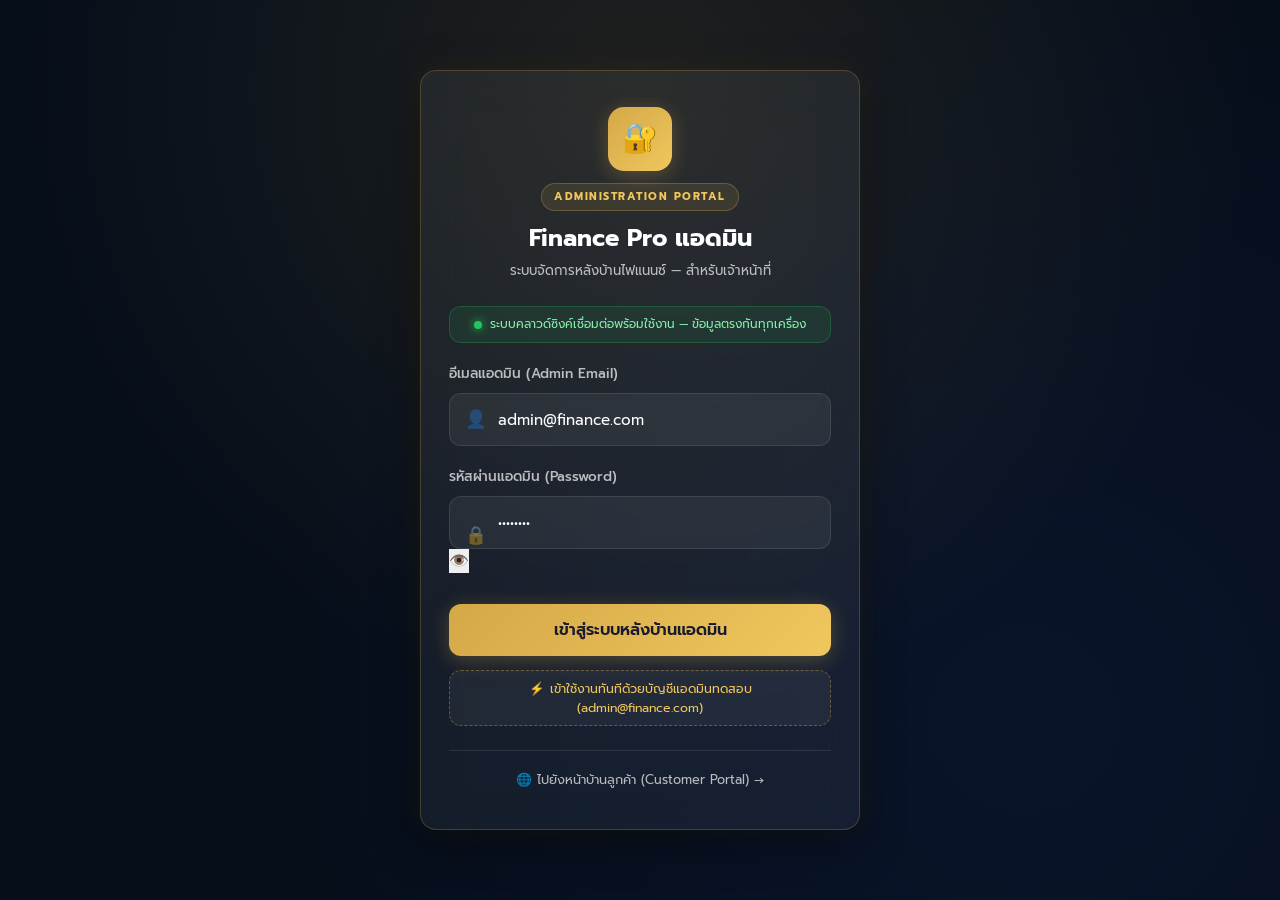
==== commit b7380c51: "Add files via upload" ====
--- a/admin.html
+++ b/admin.html
@@ -10,7 +10,86 @@
   <link rel="icon" href="data:image/svg+xml,<svg xmlns='http://www.w3.org/2000/svg' viewBox='0 0 100 100'><text y='.9em' font-size='90'>💰</text></svg>">
 </head>
 <body>
-  <div class="admin-page">
+  <!-- Admin Login Gateway (Shown when NOT logged in as admin) -->
+  <div id="adminLoginGateway" class="admin-login-wrapper" style="display: none;">
+    <div class="glass-card admin-login-card">
+      <div class="admin-login-header">
+        <div class="admin-login-logo">
+          <div class="logo-icon">🔐</div>
+        </div>
+        <div class="admin-badge-chip">ADMINISTRATION PORTAL</div>
+        <h2>Finance Pro แอดมิน</h2>
+        <p>ระบบจัดการหลังบ้านไฟแนนซ์ — สำหรับเจ้าหน้าที่</p>
+      </div>
+
+      <!-- Cloud Sync Status Pill -->
+      <div class="admin-cloud-indicator">
+        <span class="sync-dot"></span>
+        <span id="gatewayCloudStatus">ระบบคลาวด์ซิงค์เชื่อมต่อพร้อมใช้งาน — ข้อมูลตรงกันทุกเครื่อง</span>
+      </div>
+
+      <!-- Form -->
+      <form id="adminGatewayForm" autocomplete="off">
+        <div class="login-error" id="adminLoginError" style="display:none;margin-bottom:16px;">
+          <span>⚠️</span>
+          <span id="adminLoginErrorText">อีเมลหรือรหัสผ่านแอดมินไม่ถูกต้อง</span>
+        </div>
+
+        <div class="form-group">
+          <label class="form-label" for="adminEmailInput">อีเมลแอดมิน (Admin Email)</label>
+          <div class="form-input-icon">
+            <span class="icon">👤</span>
+            <input 
+              type="email" 
+              class="form-input" 
+              id="adminEmailInput" 
+              value="admin@finance.com" 
+              placeholder="admin@finance.com" 
+              required
+            >
+          </div>
+        </div>
+
+        <div class="form-group">
+          <label class="form-label" for="adminPasswordInput">รหัสผ่านแอดมิน (Password)</label>
+          <div class="form-input-icon">
+            <span class="icon">🔒</span>
+            <input 
+              type="password" 
+              class="form-input" 
+              id="adminPasswordInput" 
+              value="admin123"
+              placeholder="กรอกรหัสผ่านแอดมิน" 
+              required
+            >
+            <button type="button" class="password-toggle" id="toggleAdminGatewayPass" aria-label="แสดงรหัสผ่าน">
+              👁️
+            </button>
+          </div>
+        </div>
+
+        <button type="submit" class="btn btn-primary btn-block admin-submit-btn" id="adminGatewaySubmitBtn">
+          <span>เข้าสู่ระบบหลังบ้านแอดมิน</span>
+        </button>
+
+        <!-- Quick Demo Fill -->
+        <div class="admin-quick-helper">
+          <button type="button" class="btn-quick-fill" onclick="quickFillAdmin()">
+            ⚡ เข้าใช้งานทันทีด้วยบัญชีแอดมินทดสอบ (admin@finance.com)
+          </button>
+        </div>
+      </form>
+
+      <div class="admin-gateway-footer">
+        <a href="index.html" class="back-to-client-link">
+          🌐 ไปยังหน้าบ้านลูกค้า (Customer Portal) →
+        </a>
+      </div>
+    </div>
+  </div>
+
+  <!-- Admin Main Workspace (Shown when authenticated) -->
+  <div id="adminWorkspace" class="admin-page" style="display: none;">
     <!-- Header -->
     <header class="admin-header" id="adminHeader"></header>
 
@@ -87,6 +166,20 @@
     </div>
   </div>
 
+  <!-- Sync & Transfer Modal (สำหรับส่งข้อมูลจากคอมพิวเตอร์ไปมือถือ) -->
+  <div class="modal-overlay admin-modal" id="syncTransferModal">
+    <div class="modal-content modal-lg">
+      <div class="modal-header">
+        <div style="display:flex;align-items:center;gap:8px;">
+          <span style="font-size:1.3rem;">📲</span>
+          <h3 class="modal-title">ส่งข้อมูลไปมือถือ & ซิงค์ข้ามอุปกรณ์</h3>
+        </div>
+        <button class="modal-close" onclick="closeSyncTransferModal()">✕</button>
+      </div>
+      <div class="modal-body" id="syncTransferBody"></div>
+    </div>
+  </div>
+
   <script src="js/data.js"></script>
   <script src="js/auth.js"></script>
   <script src="js/bank-api.js"></script>
--- a/css/admin.css
+++ b/css/admin.css
@@ -620,7 +620,6 @@
 .due-customers-list {
   display: flex;
   flex-direction: column;
-  divide-y: 1px solid var(--glass-border);
 }
 
 .due-customer-item {
@@ -905,3 +904,142 @@
   opacity: 0;
   cursor: pointer;
 }
+
+/* ─── Admin Login Gateway Screen (Separate Link) ─── */
+.admin-login-wrapper {
+  min-height: 100vh;
+  display: flex;
+  align-items: center;
+  justify-content: center;
+  padding: 24px 16px;
+  position: relative;
+  overflow: hidden;
+  background: radial-gradient(circle at 50% 10%, rgba(212, 168, 71, 0.12) 0%, transparent 60%),
+              radial-gradient(circle at 80% 80%, rgba(30, 58, 138, 0.15) 0%, transparent 60%),
+              var(--primary-darkest);
+}
+
+.admin-login-card {
+  width: 100%;
+  max-width: 440px;
+  padding: 36px 28px;
+  border: 1px solid rgba(212, 168, 71, 0.25);
+  box-shadow: 0 12px 40px rgba(0, 0, 0, 0.5), 0 0 30px rgba(212, 168, 71, 0.1);
+  position: relative;
+  z-index: 2;
+  animation: fadeInUp 0.5s ease-out;
+}
+
+.admin-login-header {
+  text-align: center;
+  margin-bottom: 24px;
+}
+
+.admin-login-logo .logo-icon {
+  width: 64px;
+  height: 64px;
+  margin: 0 auto 12px;
+  background: linear-gradient(135deg, var(--accent) 0%, var(--accent-light) 100%);
+  border-radius: var(--radius-lg);
+  display: flex;
+  align-items: center;
+  justify-content: center;
+  font-size: 1.8rem;
+  box-shadow: var(--shadow-accent);
+}
+
+.admin-badge-chip {
+  display: inline-block;
+  padding: 4px 12px;
+  font-size: 0.68rem;
+  font-weight: 700;
+  letter-spacing: 1.5px;
+  color: var(--accent-light);
+  background: rgba(212, 168, 71, 0.12);
+  border: 1px solid rgba(212, 168, 71, 0.3);
+  border-radius: var(--radius-full);
+  margin-bottom: 8px;
+}
+
+.admin-login-header h2 {
+  font-size: 1.5rem;
+  font-weight: 700;
+  color: var(--text-primary);
+  margin-bottom: 4px;
+}
+
+.admin-login-header p {
+  font-size: 0.82rem;
+  color: var(--text-secondary);
+}
+
+.admin-cloud-indicator {
+  display: flex;
+  align-items: center;
+  justify-content: center;
+  gap: 8px;
+  padding: 8px 12px;
+  background: rgba(34, 197, 94, 0.1);
+  border: 1px solid rgba(34, 197, 94, 0.25);
+  border-radius: var(--radius);
+  font-size: 0.75rem;
+  color: #86efac;
+  margin-bottom: 20px;
+}
+
+.admin-cloud-indicator .sync-dot {
+  width: 8px;
+  height: 8px;
+  background: #22c55e;
+  border-radius: 50%;
+  box-shadow: 0 0 10px #22c55e;
+  animation: pulse 2s infinite;
+}
+
+.admin-submit-btn {
+  margin-top: 10px;
+  padding: 14px;
+  font-size: 1rem;
+  font-weight: 600;
+}
+
+.admin-quick-helper {
+  margin-top: 14px;
+  text-align: center;
+}
+
+.btn-quick-fill {
+  background: rgba(255, 255, 255, 0.05);
+  border: 1px dashed rgba(212, 168, 71, 0.4);
+  color: var(--accent-light);
+  padding: 8px 16px;
+  border-radius: var(--radius);
+  font-size: 0.78rem;
+  cursor: pointer;
+  transition: all var(--transition-fast);
+  width: 100%;
+}
+
+.btn-quick-fill:hover {
+  background: rgba(212, 168, 71, 0.15);
+  border-color: var(--accent);
+}
+
+.admin-gateway-footer {
+  margin-top: 24px;
+  text-align: center;
+  border-top: 1px solid var(--glass-border);
+  padding-top: 16px;
+}
+
+.back-to-client-link {
+  font-size: 0.8rem;
+  color: var(--text-secondary);
+  text-decoration: none;
+  transition: color var(--transition-fast);
+}
+
+.back-to-client-link:hover {
+  color: var(--accent-light);
+}
+
